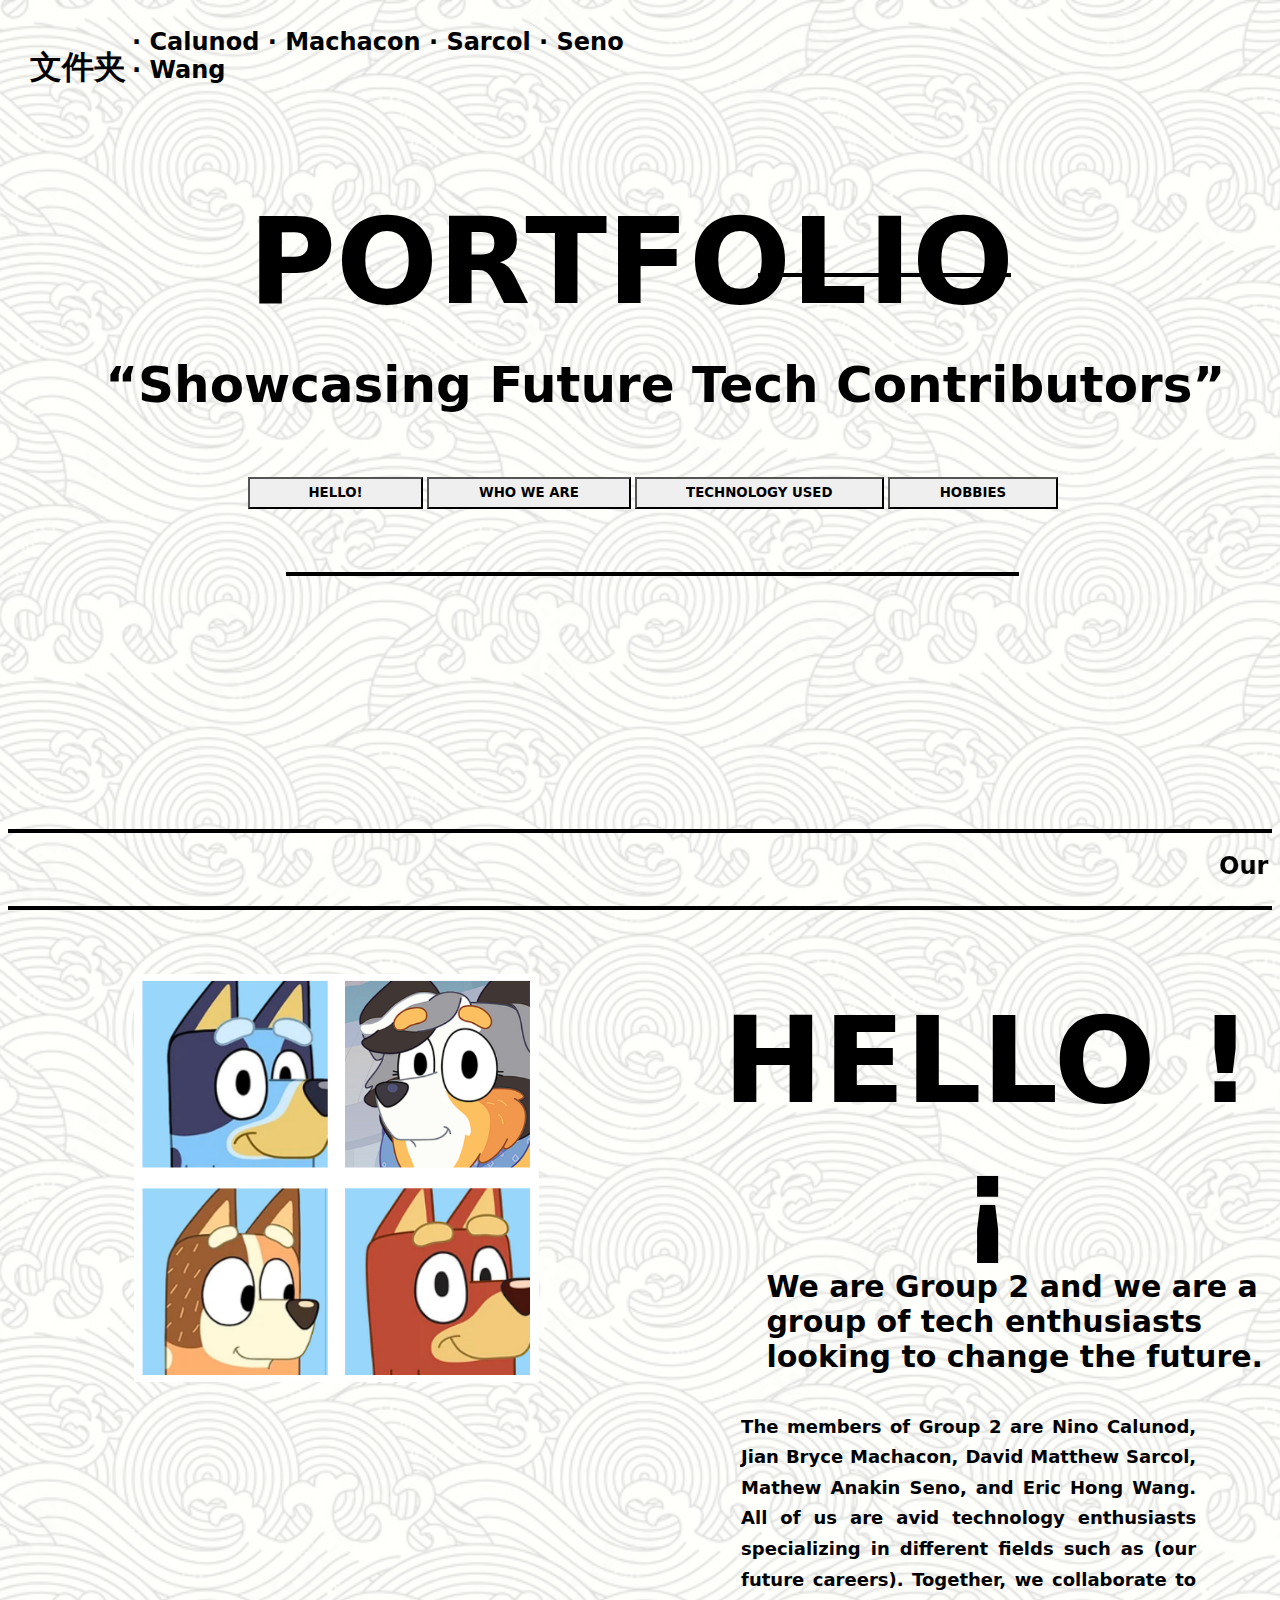
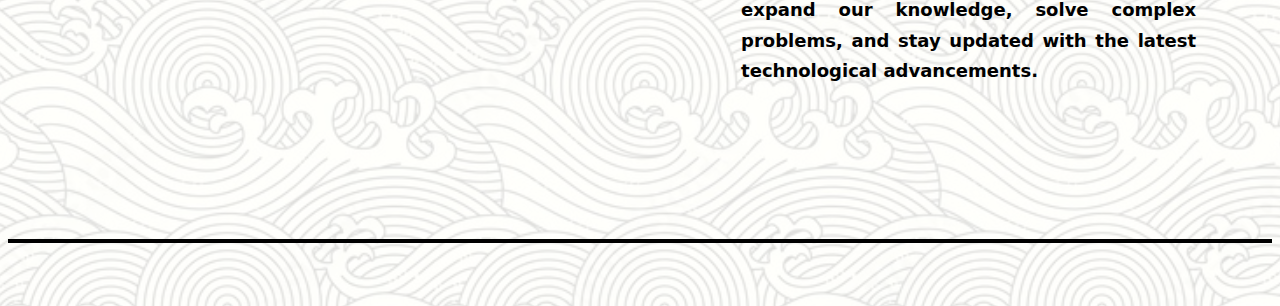
==== projectports2/index.html @ 4821fa05 "Add files via upload" ====
<!DOCTYPE html>

<html>
    <head>
        <link rel="stylesheet" href="styles.css">
    </head>
    <body>
        <h1 style = "width: 100px; display: inline-block;">文件夹</h1>
        <h2 style = "width: 500px; display: inline-block; margin-right: 50%;"> · Calunod · Machacon · Sarcol · Seno · Wang </h2>
        <h1 id = "title" style="width:40%; margin-right: 0%; display: inline-block">PORTFOLIO</h1>
        
        <hr style = "width: 20%; margin-left: 0%; margin-right: 0%; margin-bottom: 2%; display: inline-block; ">

        <h1 id = "undertitle" style = "margin-bottom: 5%; ">“Showcasing Future Tech Contributors”</h1>
        
       

        <div class = "buttonRow" style = "">
            <button onclick="myFunction()" id = "button">&nbsp;&nbsp;HELLO!&nbsp;&nbsp;</button>
            <button onclick="myFunction()" id = "button">WHO WE ARE</button>
            <button onclick="myFunction()" id = "button">TECHNOLOGY USED</button>
            <button onclick="myFunction()" id = "button">HOBBIES</button>
        </div>

        <hr style = "margin-bottom: 20%; margin-left: 22%; margin-top:5%; width:58%">
        
        <hr><h2><marquee>Our Future Careers</marquee></h2><hr  style = "margin-bottom: 5%;">

        <img src = "images/placeholderPicture.png" alt = "just 5 dawgs" id = "teampicture">
        <h1 id = "title" style = "margin-left: 55%;">HELLO !¡</h1>
        <h2 id = "undertitle2" style = "">We are Group 2 and we are a group of tech enthusiasts looking to change the future. </h2>
        
        <h3 id = "desc">The members of Group 2 are Nino Calunod, Jian Bryce Machacon, David Matthew Sarcol, Mathew Anakin Seno, and Eric Hong Wang. All of us are avid technology 
            enthusiasts specializing in different fields such as (our future careers). Together, we collaborate to expand our knowledge, solve complex problems, 
            and stay updated with the latest technological advancements.</h3>
        <hr style = "margin-bottom: 5%;">





    </body>
</html>
---- projectports2/styles.css ----
body {
    background-color: wheat;
    background-image: url(images/backgroundJapanese2.PNG);
    background-color: rgba(255,255,255,0.7);
    background-blend-mode: lighten;
  }

  h1 {
    text-align: center;
    color: black;
    margin-left: 20px;
    font-family: system-ui, -apple-system, BlinkMacSystemFont, 'Segoe UI', Roboto, Oxygen, Ubuntu, Cantarell, 'Open Sans', 'Helvetica Neue', sans-serif;
  }
  h2 {
    color: black;
    font-family: system-ui, -apple-system, BlinkMacSystemFont, 'Segoe UI', Roboto, Oxygen, Ubuntu, Cantarell, 'Open Sans', 'Helvetica Neue', sans-serif;
  }
  h3 {
    color: black;
    font-family: system-ui, -apple-system, BlinkMacSystemFont, 'Segoe UI', Roboto, Oxygen, Ubuntu, Cantarell, 'Open Sans', 'Helvetica Neue', sans-serif;
  }
  hr{
    height:4px;
    border-width:0;
    background-color:black;
  }

  #title{
    font-size:120px;
    margin-bottom: 0%;
    margin-left: 19%;
    }

  #button{
    padding-inline: 4%;
    padding-bottom: 0.5%;
    padding-top: 0.5%;
    font-family: system-ui, -apple-system, BlinkMacSystemFont, 'Segoe UI', Roboto, Oxygen, Ubuntu, Cantarell, 'Open Sans', 'Helvetica Neue', sans-serif;
    font-weight: bold;
    border-width: 2px;
  }

  #undertitle{
    font-size:50px;
    margin-left: 4%;
    margin-top: 2%;
  }
  #undertitle2{
    font-size:30px;
    width: 40%; 
    margin-left: 60%; 
    margin-bottom: 3%; 
    margin-top: 0%;
    letter-spacing: 20%;
  }
  #teampicture{
    width: 32%;
    margin-left: 10%; 
    margin-top: 0%; 
    float: left; 
    display:inline-block;
  }
  #desc{
    font-size:18px;
    width: 36%; 
    text-align: justify;
    line-height: 170%;
    margin-left: 58%; 
    margin-bottom: 12%; 
    margin-top: 0%;
  }
  .buttonRow { 
    margin-left: 2%;
    text-align: center;
    
  }
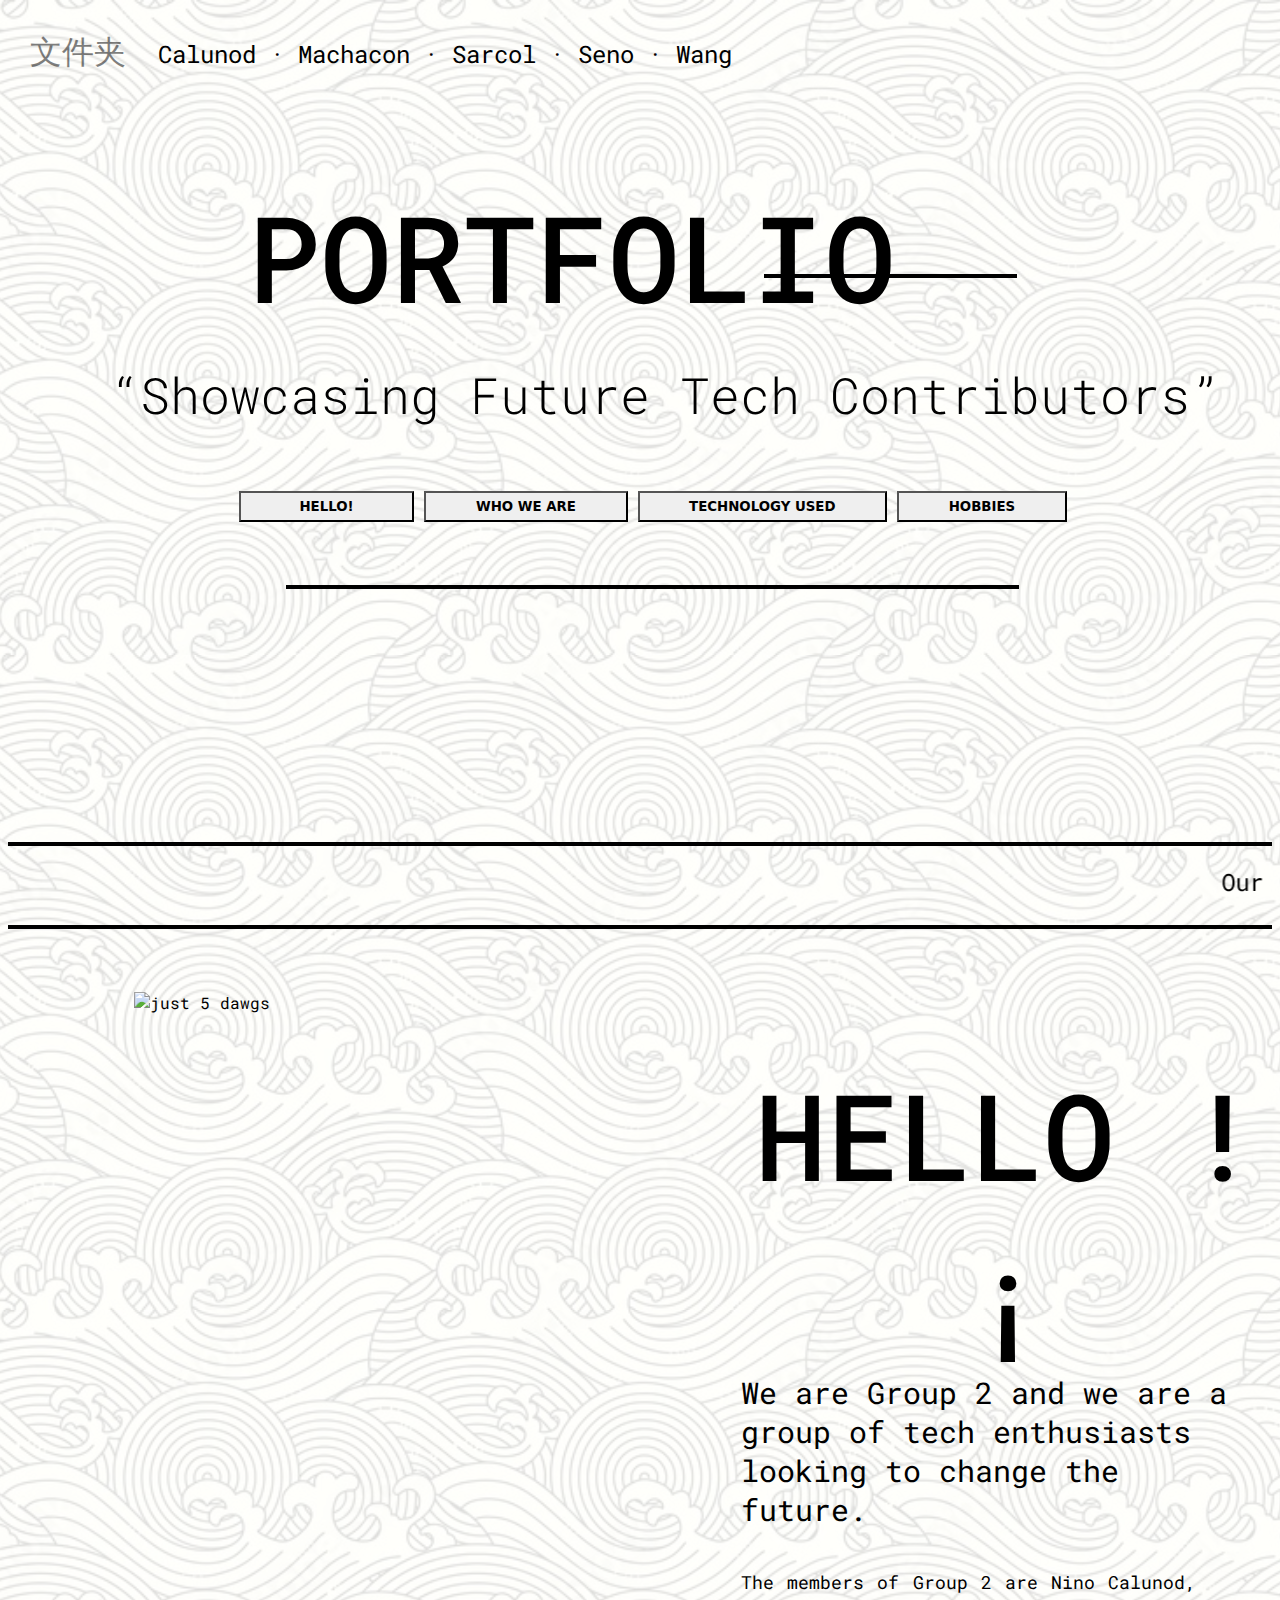
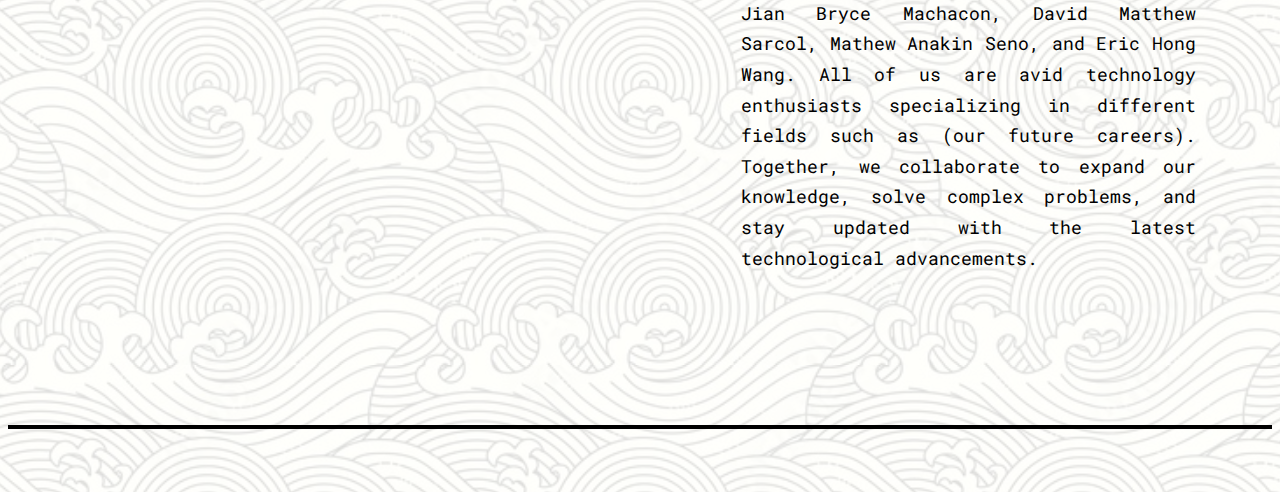
==== commit 088e219f: "font weights, font, space changing" ====
--- a/projectports2/index.html
+++ b/projectports2/index.html
@@ -3,15 +3,18 @@
 <html>
     <head>
         <link rel="stylesheet" href="styles.css">
+        <link rel="preconnect" href="https://fonts.googleapis.com">
+        <link rel="preconnect" href="https://fonts.gstatic.com" crossorigin>
+        <link href="https://fonts.googleapis.com/css2?family=Roboto+Mono:ital,wght@0,100..700;1,100..700&display=swap" rel="stylesheet">
     </head>
     <body>
-        <h1 style = "width: 100px; display: inline-block;">文件夹</h1>
-        <h2 style = "width: 500px; display: inline-block; margin-right: 50%;"> · Calunod · Machacon · Sarcol · Seno · Wang </h2>
+        <h1 style = "width: 100px; display: inline-block; font-weight: 300; opacity: 50%;">文件夹</h1>
+        <h2 style = "width: 700px; display: inline-block; margin-right: 25%;"> Calunod · Machacon · Sarcol · Seno · Wang </h2>
         <h1 id = "title" style="width:40%; margin-right: 0%; display: inline-block">PORTFOLIO</h1>
         
         <hr style = "width: 20%; margin-left: 0%; margin-right: 0%; margin-bottom: 2%; display: inline-block; ">
 
-        <h1 id = "undertitle" style = "margin-bottom: 5%; ">“Showcasing Future Tech Contributors”</h1>
+        <h1 id = "undertitle" style = "margin-bottom: 5%; font-weight: 300;">“Showcasing Future Tech Contributors”</h1>
         
        
 
@@ -26,11 +29,11 @@
         
         <hr><h2><marquee>Our Future Careers</marquee></h2><hr  style = "margin-bottom: 5%;">
 
-        <img src = "images/placeholderPicture.png" alt = "just 5 dawgs" id = "teampicture">
-        <h1 id = "title" style = "margin-left: 55%;">HELLO !¡</h1>
+        <img src = "images/team.gif" alt = "just 5 dawgs" id = "teampicture">
+        <h1 id = "title" style = "margin-left: 58%; margin-top: 10%;">HELLO !¡</h1>
         <h2 id = "undertitle2" style = "">We are Group 2 and we are a group of tech enthusiasts looking to change the future. </h2>
         
-        <h3 id = "desc">The members of Group 2 are Nino Calunod, Jian Bryce Machacon, David Matthew Sarcol, Mathew Anakin Seno, and Eric Hong Wang. All of us are avid technology 
+        <h3 id = "desc" style = "font-weight: 400;">The members of Group 2 are Nino Calunod, Jian Bryce Machacon, David Matthew Sarcol, Mathew Anakin Seno, and Eric Hong Wang. All of us are avid technology 
             enthusiasts specializing in different fields such as (our future careers). Together, we collaborate to expand our knowledge, solve complex problems, 
             and stay updated with the latest technological advancements.</h3>
         <hr style = "margin-bottom: 5%;">
--- a/projectports2/styles.css
+++ b/projectports2/styles.css
@@ -1,27 +1,25 @@
-  
-  
-  
-  
   body {
     background-color: wheat;
     background-image: url(images/backgroundJapanese2.PNG);
     background-color: rgba(255,255,255,0.7);
     background-blend-mode: lighten;
+    font-family: "Roboto Mono", sans-serif;
   }
 
   h1 {
     text-align: center;
     color: black;
     margin-left: 20px;
-    font-family: system-ui, -apple-system, BlinkMacSystemFont, 'Segoe UI', Roboto, Oxygen, Ubuntu, Cantarell, 'Open Sans', 'Helvetica Neue', sans-serif;
+    font-weight: 500;
   }
   h2 {
     color: black;
-    font-family: system-ui, -apple-system, BlinkMacSystemFont, 'Segoe UI', Roboto, Oxygen, Ubuntu, Cantarell, 'Open Sans', 'Helvetica Neue', sans-serif;
+    margin-left: 20px;
+    font-weight: 400;
   }
   h3 {
     color: black;
-    font-family: system-ui, -apple-system, BlinkMacSystemFont, 'Segoe UI', Roboto, Oxygen, Ubuntu, Cantarell, 'Open Sans', 'Helvetica Neue', sans-serif;
+    
   }
   hr{
     height:4px;
@@ -52,13 +50,13 @@
   #undertitle2{
     font-size:30px;
     width: 40%; 
-    margin-left: 60%; 
+    margin-left: 58%; 
     margin-bottom: 3%; 
     margin-top: 0%;
     letter-spacing: 20%;
   }
   #teampicture{
-    width: 32%;
+    width: 40%;
     margin-left: 10%; 
     margin-top: 0%; 
     float: left; 
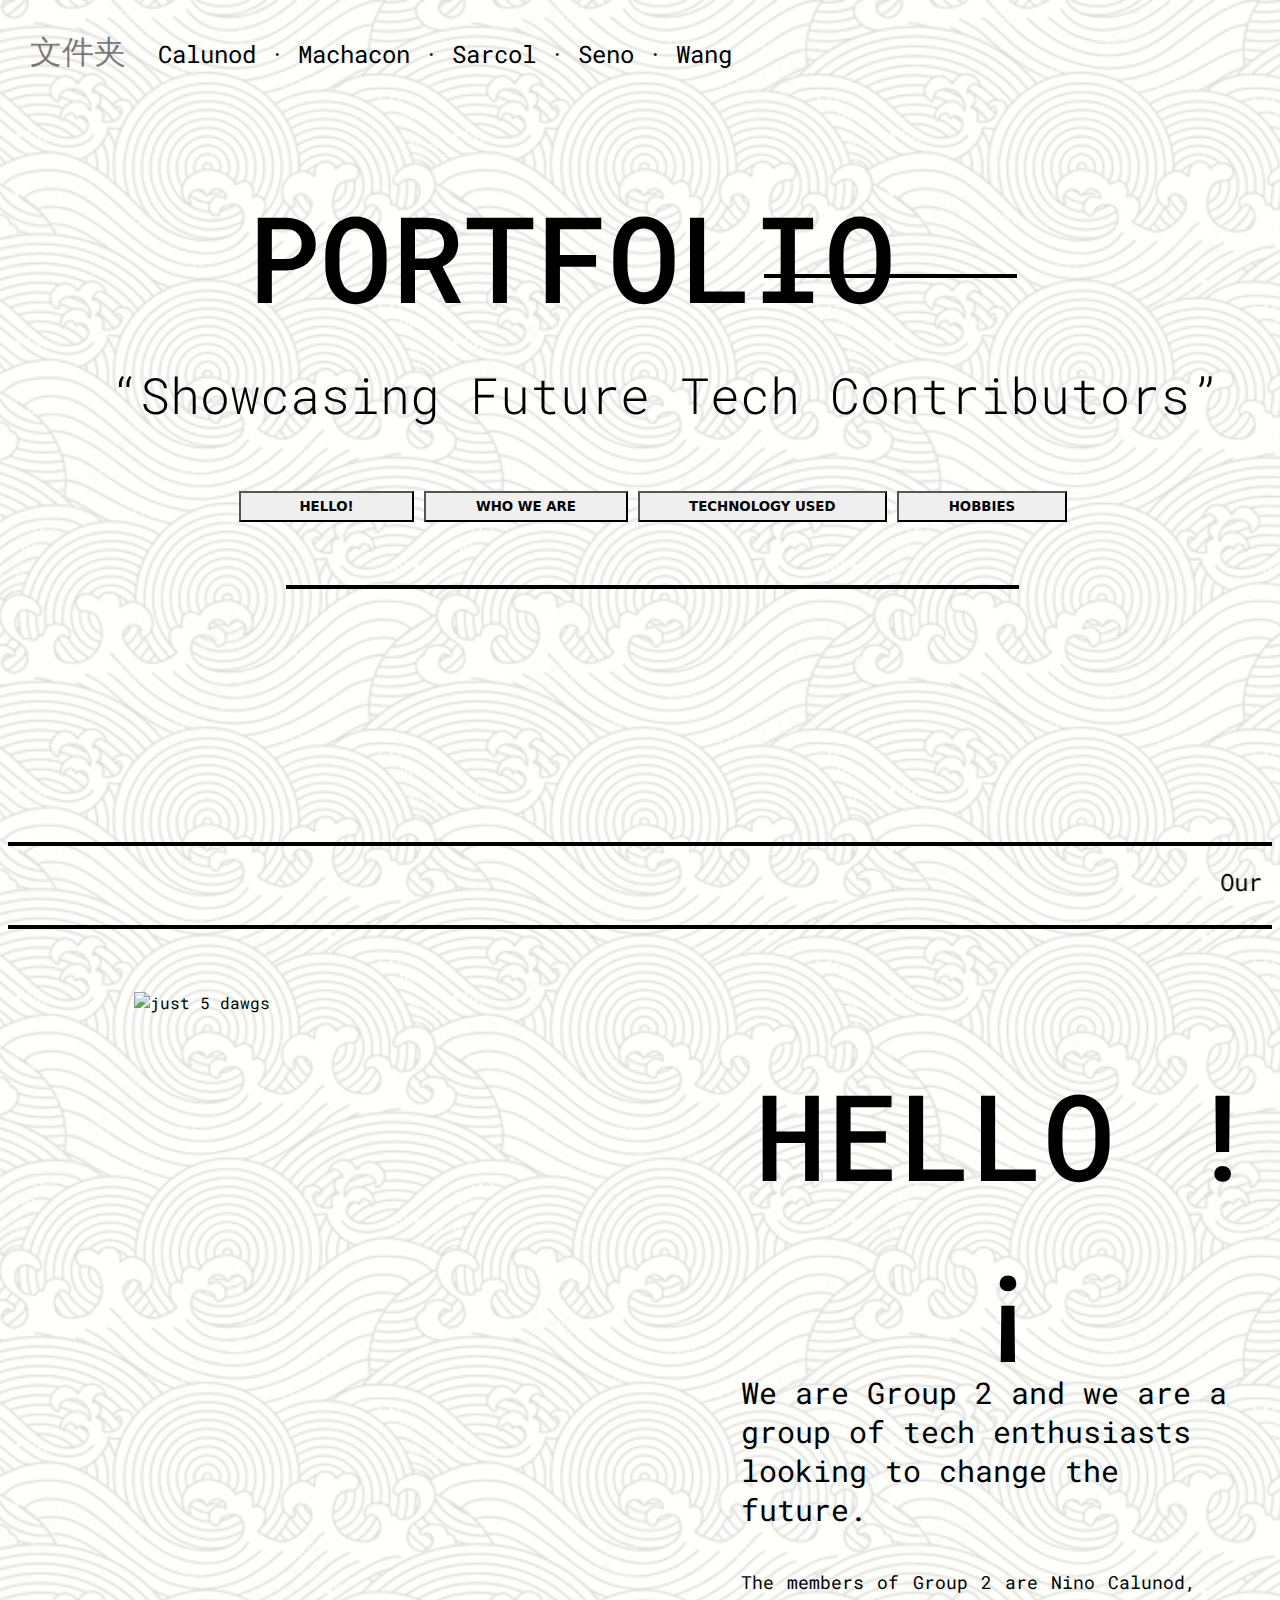
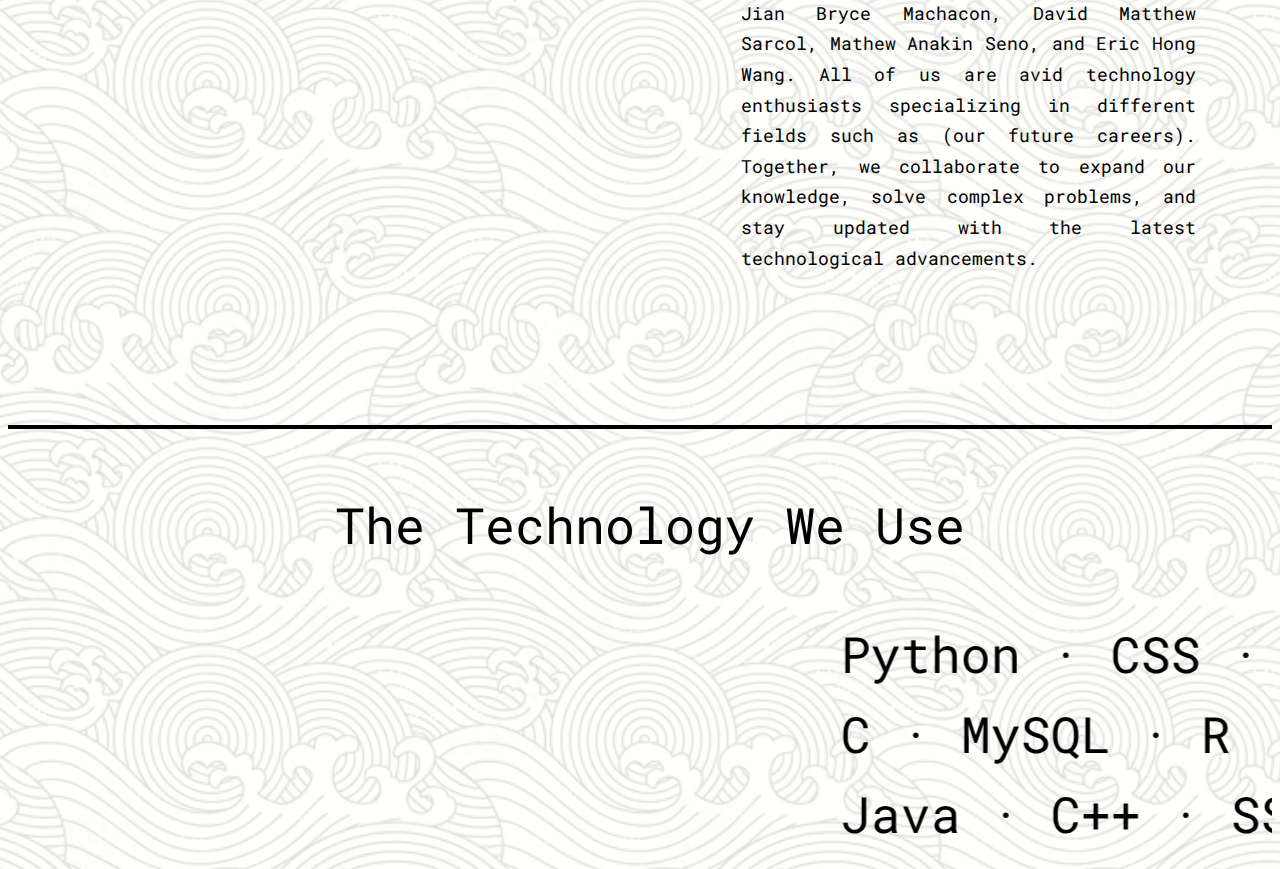
==== commit 534e4ffc: "tech marqee" ====
--- a/projectports2/index.html
+++ b/projectports2/index.html
@@ -38,6 +38,13 @@
             and stay updated with the latest technological advancements.</h3>
         <hr style = "margin-bottom: 5%;">
 
+        <h2 style="font-size: 50px;text-align: center;">The Technology We Use</h1>
+        <div class="tech">
+        <marquee behavior="scroll" direction="left" scrollamount="50">Python · CSS · HTML</marquee>
+        <marquee behavior="scroll" direction="left" scrollamount="50">C · MySQL · R</marquee>
+        <marquee behavior="scroll" direction="left" scrollamount="50">Java · C++ · SSH</marquee>
+        </div>
+
 
 
 
--- a/projectports2/styles.css
+++ b/projectports2/styles.css
@@ -75,4 +75,9 @@
     margin-left: 2%;
     text-align: center;
     
+  }
+
+  .tech{
+    font-size: 50px;
+    margin-top: 5%;
   }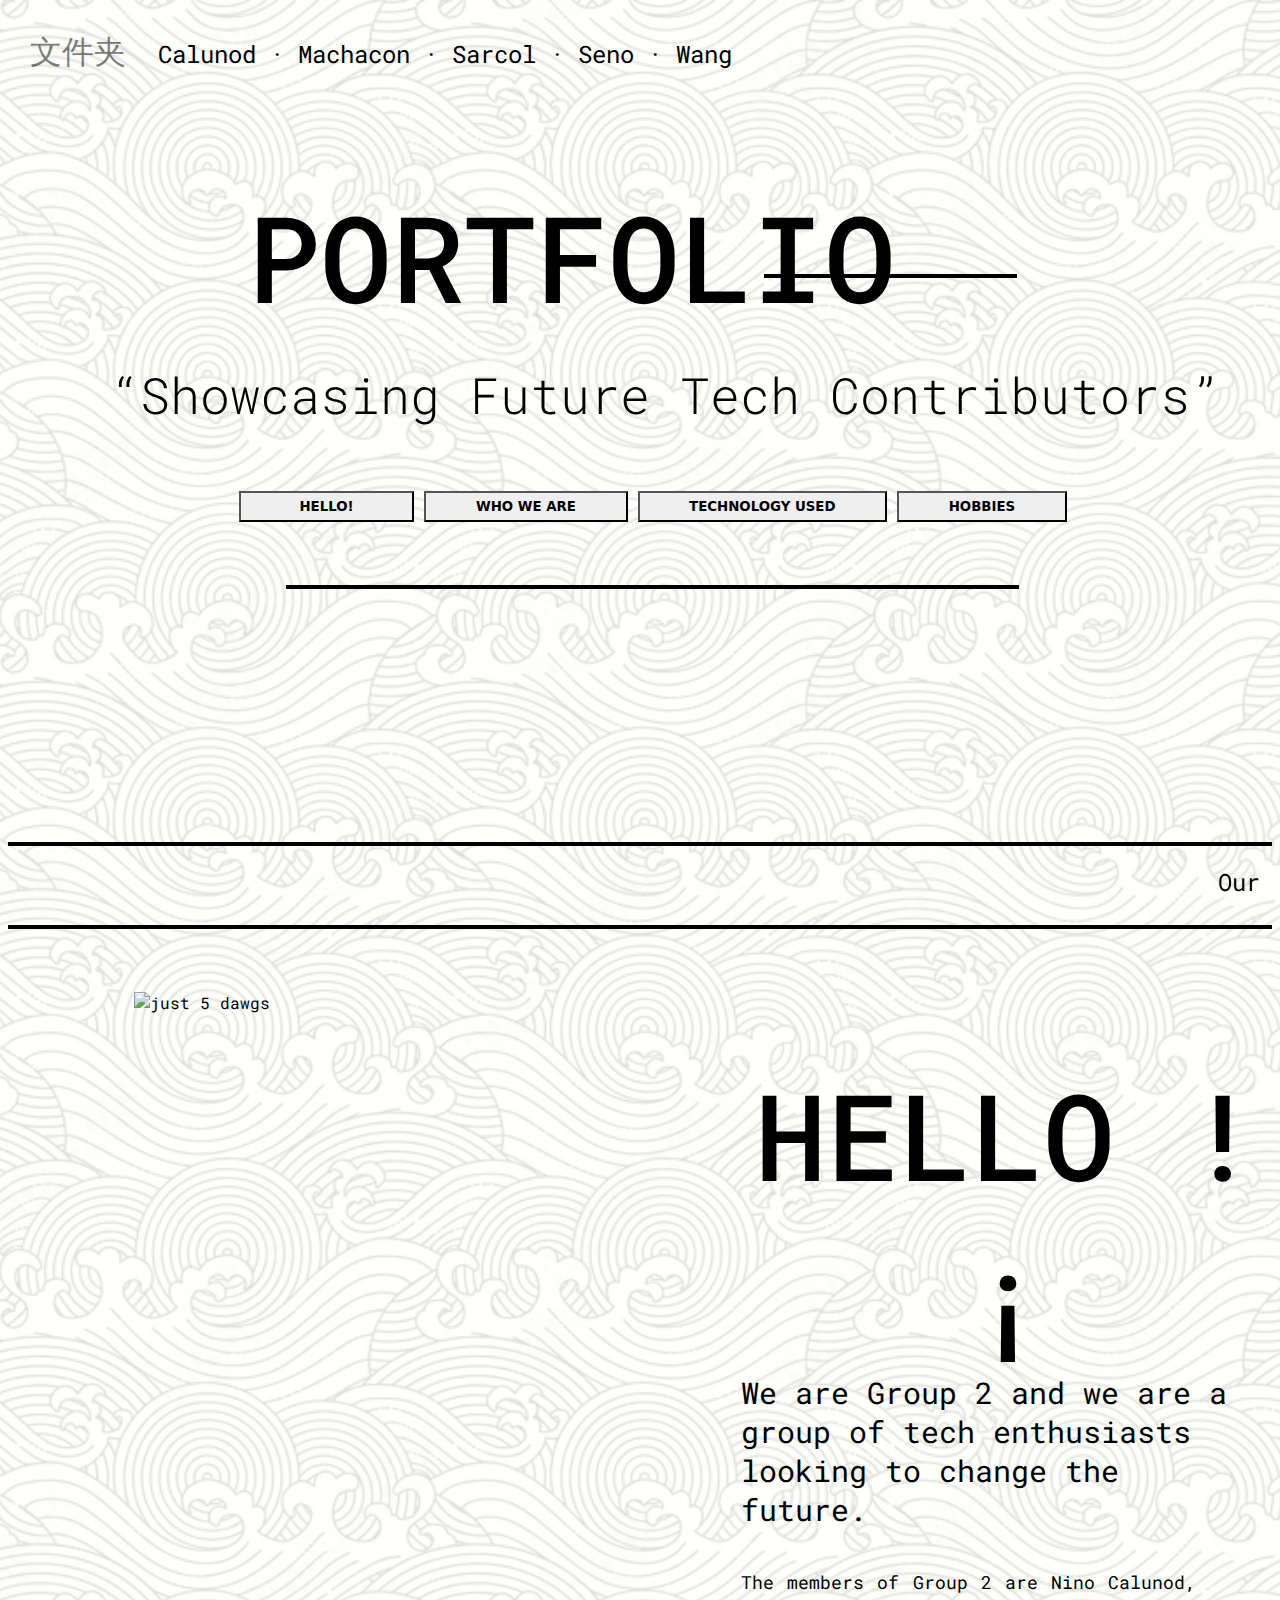
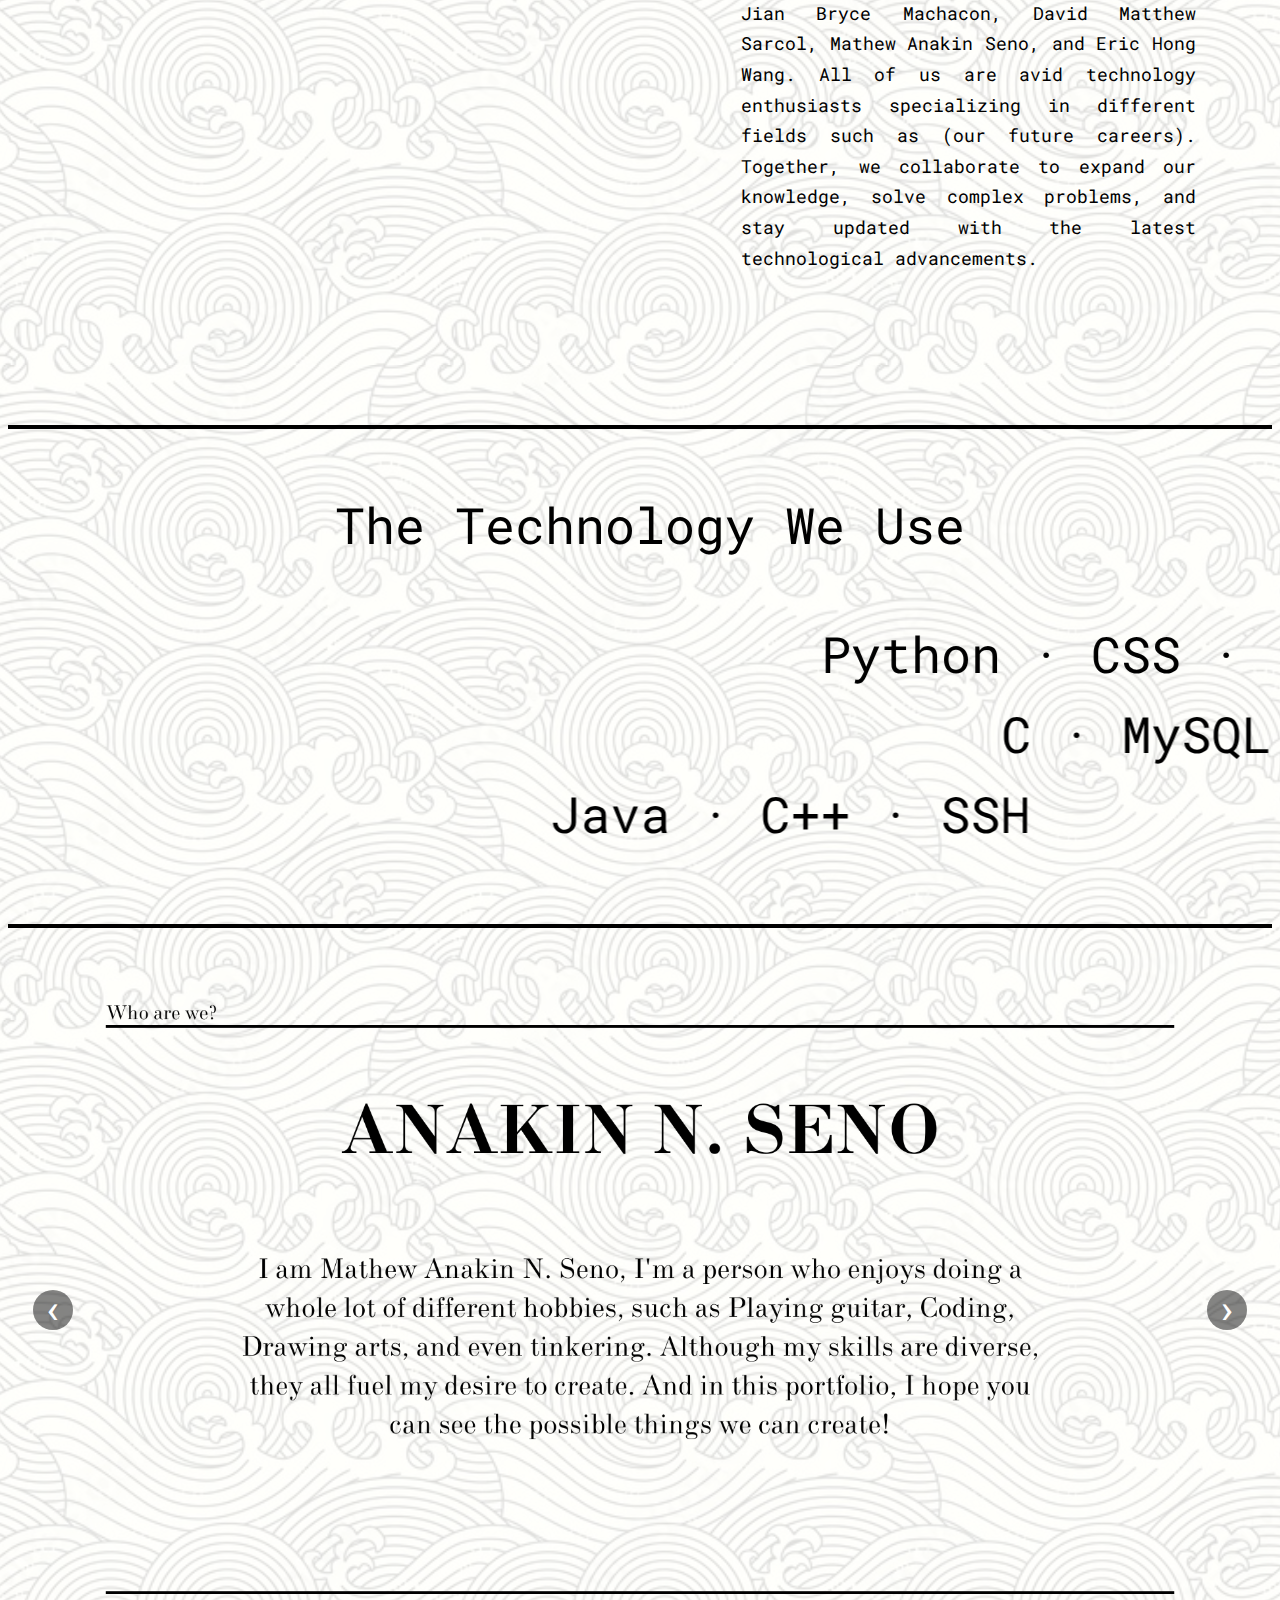
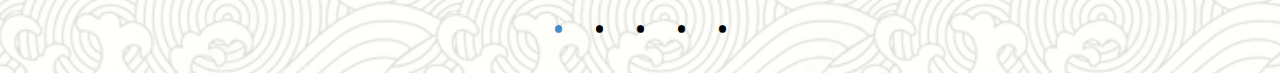
==== commit f3236962: "carousel because why not coconut" ====
--- a/projectports2/index.html
+++ b/projectports2/index.html
@@ -41,13 +41,72 @@
         <h2 style="font-size: 50px;text-align: center;">The Technology We Use</h1>
         <div class="tech">
         <marquee behavior="scroll" direction="left" scrollamount="50">Python · CSS · HTML</marquee>
-        <marquee behavior="scroll" direction="left" scrollamount="50">C · MySQL · R</marquee>
-        <marquee behavior="scroll" direction="left" scrollamount="50">Java · C++ · SSH</marquee>
+        <marquee behavior="scroll" direction="left" scrollamount="30">C · MySQL · R</marquee>
+        <marquee behavior="scroll" direction="left" scrollamount="80">Java · C++ · SSH</marquee>
         </div>
 
+        <hr style = "margin-top: 5%;">
 
-
-
-
+        <div class="carousel">
+            <div class="carousel-inner">
+                <input class="carousel-open" type="radio" id="carousel-1" name="carousel" aria-hidden="true" hidden="" checked="checked">
+                <div class="carousel-item">
+                    <img src="images/biography/1.png">
+                </div>
+                <input class="carousel-open" type="radio" id="carousel-2" name="carousel" aria-hidden="true" hidden="">
+                <div class="carousel-item">
+                    <img src="images/biography/2.png">
+                </div>
+                <input class="carousel-open" type="radio" id="carousel-3" name="carousel" aria-hidden="true" hidden="">
+                <div class="carousel-item">
+                    <img src="images/biography/3.png">
+                </div>
+                <input class="carousel-open" type="radio" id="carousel-4" name="carousel" aria-hidden="true" hidden="">
+                <div class="carousel-item">
+                    <img src="images/biography/4.png">
+                </div>
+                <input class="carousel-open" type="radio" id="carousel-5" name="carousel" aria-hidden="true" hidden="">
+                <div class="carousel-item">
+                    <img src="images/biography/5.png">
+                </div>
+                <label for="carousel-5" class="carousel-control prev control-1">‹</label>
+                <label for="carousel-4" class="carousel-control next control-1">›</label>
+                <label for="carousel-5" class="carousel-control prev control-1">‹</label>
+                <label for="carousel-2" class="carousel-control next control-1">›</label>
+                <label for="carousel-5" class="carousel-control prev control-2">‹</label>
+                <label for="carousel-4" class="carousel-control next control-2">›</label>
+                <label for="carousel-1" class="carousel-control prev control-2">‹</label>
+                <label for="carousel-3" class="carousel-control next control-2">›</label>
+                <label for="carousel-5" class="carousel-control prev control-3">‹</label>
+                <label for="carousel-4" class="carousel-control next control-3">›</label>
+                <label for="carousel-2" class="carousel-control prev control-3">‹</label>
+                <label for="carousel-4" class="carousel-control next control-3">›</label>
+                <label for="carousel-5" class="carousel-control prev control-4">‹</label>
+                <label for="carousel-3" class="carousel-control next control-4">›</label>
+                <label for="carousel-3" class="carousel-control prev control-4">‹</label>
+                <label for="carousel-5" class="carousel-control next control-4">›</label>
+                <label for="carousel-4" class="carousel-control prev control-5">‹</label>
+                <label for="carousel-3" class="carousel-control next control-5">›</label>
+                <label for="carousel-4" class="carousel-control prev control-5">‹</label>
+                <label for="carousel-1" class="carousel-control next control-5">›</label>
+                <ol class="carousel-indicators">
+                    <li>
+                        <label for="carousel-1" class="carousel-bullet">•</label>
+                    </li>
+                    <li>
+                        <label for="carousel-2" class="carousel-bullet">•</label>
+                    </li>
+                    <li>
+                        <label for="carousel-3" class="carousel-bullet">•</label>
+                    </li>
+                    <li>
+                        <label for="carousel-4" class="carousel-bullet">•</label>
+                    </li>
+                    <li>
+                        <label for="carousel-5" class="carousel-bullet">•</label>
+                    </li>
+                </ol>
+            </div>
+        </div>
     </body>
 </html>--- a/projectports2/styles.css
+++ b/projectports2/styles.css
@@ -80,4 +80,110 @@
   .tech{
     font-size: 50px;
     margin-top: 5%;
-  }+  }
+
+  .carousel {
+    position: relative;
+    margin-top: 26px;
+}
+
+.carousel-inner {
+    position: relative;
+    overflow: hidden;
+    width: 100%;
+}
+
+.carousel-open:checked + .carousel-item {
+    position: static;
+    opacity: 100;
+}
+
+.carousel-item {
+    position: absolute;
+    opacity: 0;
+    -webkit-transition: opacity 0.6s ease-out;
+    transition: opacity 0.6s ease-out;
+}
+
+.carousel-item img {
+    display: block;
+    height: auto;
+    max-width: 100%;
+}
+
+.carousel-control {
+    background: rgba(0, 0, 0, 0.28);
+    border-radius: 50%;
+    color: #fff;
+    cursor: pointer;
+    display: none;
+    font-size: 40px;
+    height: 40px;
+    line-height: 35px;
+    position: absolute;
+    top: 50%;
+    -webkit-transform: translate(0, -50%);
+    cursor: pointer;
+    -ms-transform: translate(0, -50%);
+    transform: translate(0, -50%);
+    text-align: center;
+    width: 40px;
+    z-index: 10;
+}
+
+.carousel-control.prev {
+    left: 2%;
+}
+
+.carousel-control.next {
+    right: 2%;
+}
+
+.carousel-control:hover {
+    background: rgba(0, 0, 0, 0.8);
+    color: #aaaaaa;
+}
+
+#carousel-1:checked ~ .control-1,
+#carousel-2:checked ~ .control-2,
+#carousel-3:checked ~ .control-3,
+#carousel-4:checked ~ .control-4,
+#carousel-5:checked ~ .control-5 {
+    display: block;
+}
+
+.carousel-indicators {
+    list-style: none;
+    margin: 0;
+    padding: 0;
+    position: absolute;
+    bottom: 2%;
+    left: 0;
+    right: 0;
+    text-align: center;
+    z-index: 10;
+}
+
+.carousel-indicators li {
+    display: inline-block;
+    margin: 0 5px;
+}
+
+.carousel-bullet {
+    color: black;
+    cursor: pointer;
+    display: block;
+    font-size: 35px;
+}
+
+.carousel-bullet:hover {
+    color: #aaaaaa;
+}
+
+#carousel-1:checked ~ .control-1 ~ .carousel-indicators li:nth-child(1) .carousel-bullet,
+#carousel-2:checked ~ .control-2 ~ .carousel-indicators li:nth-child(2) .carousel-bullet,
+#carousel-3:checked ~ .control-3 ~ .carousel-indicators li:nth-child(3) .carousel-bullet,
+#carousel-4:checked ~ .control-4 ~ .carousel-indicators li:nth-child(4) .carousel-bullet,
+#carousel-5:checked ~ .control-5 ~ .carousel-indicators li:nth-child(5) .carousel-bullet {
+    color: #428bca;
+}
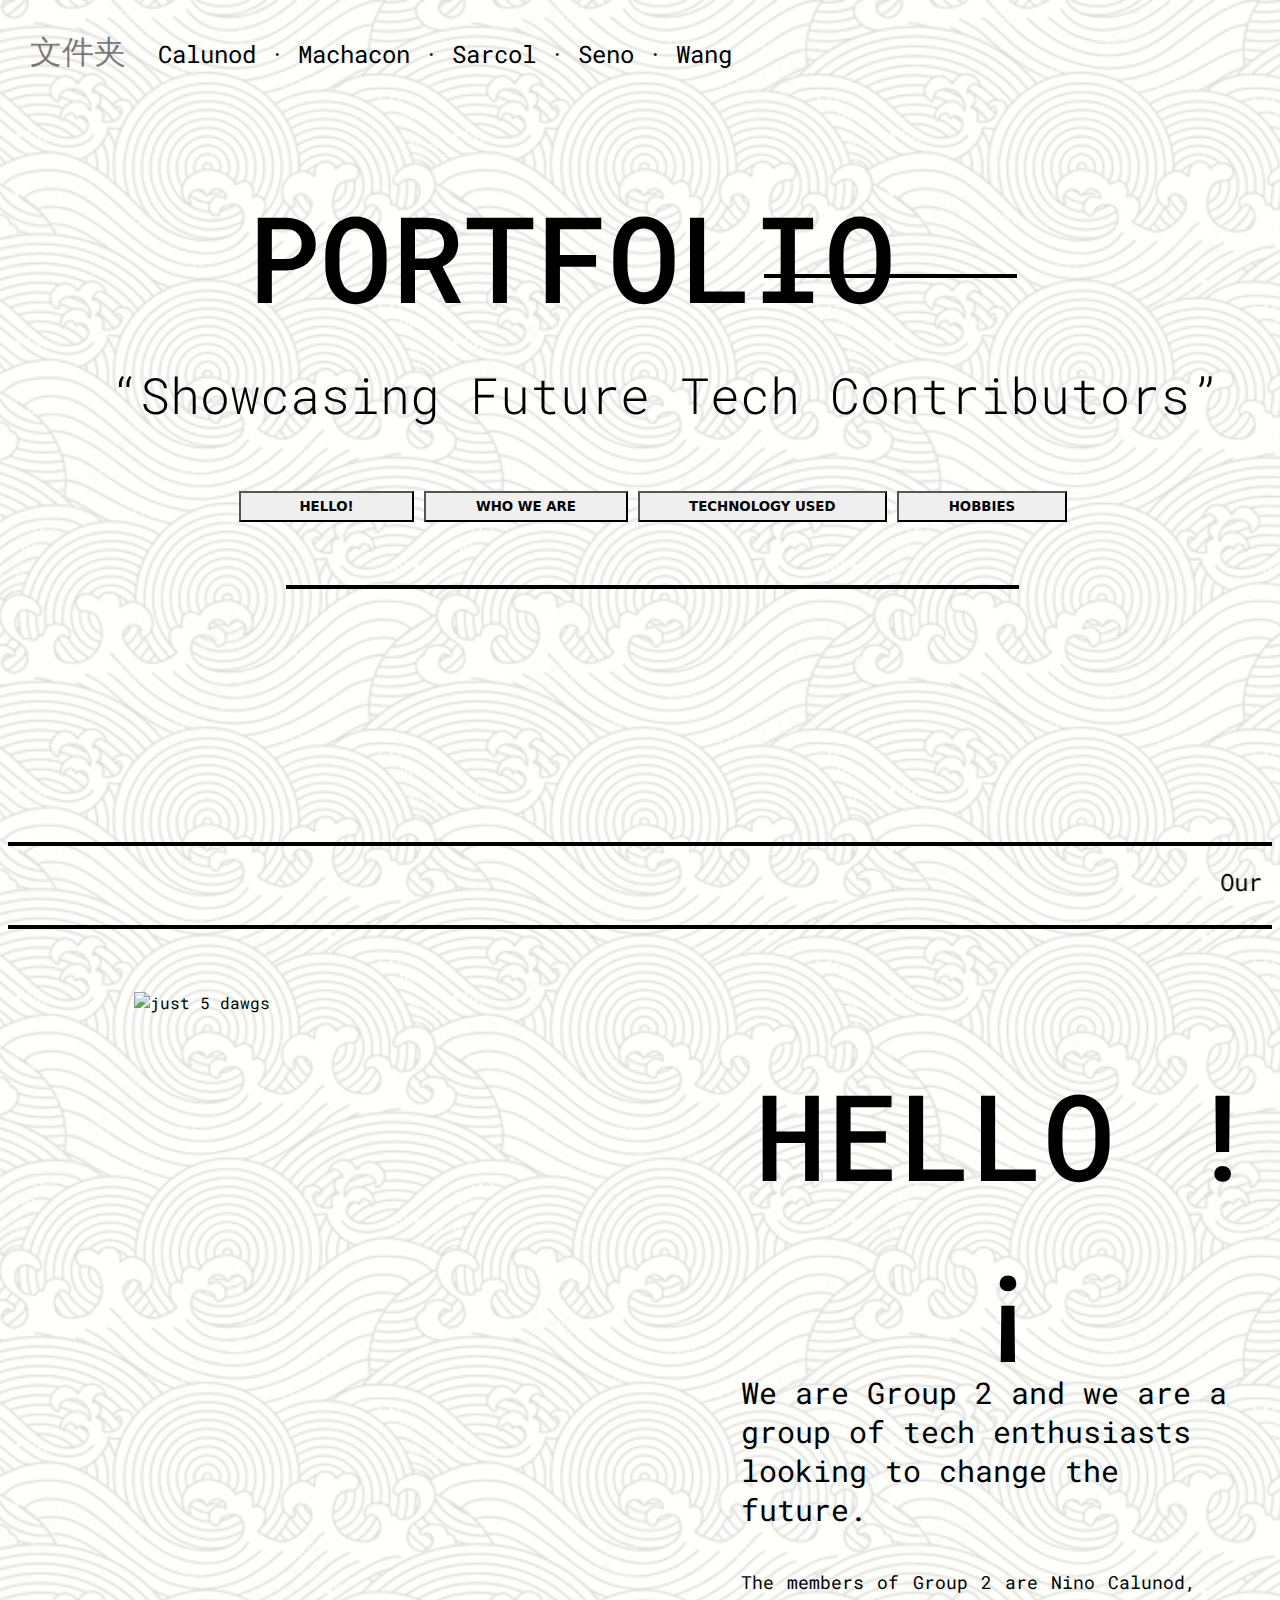
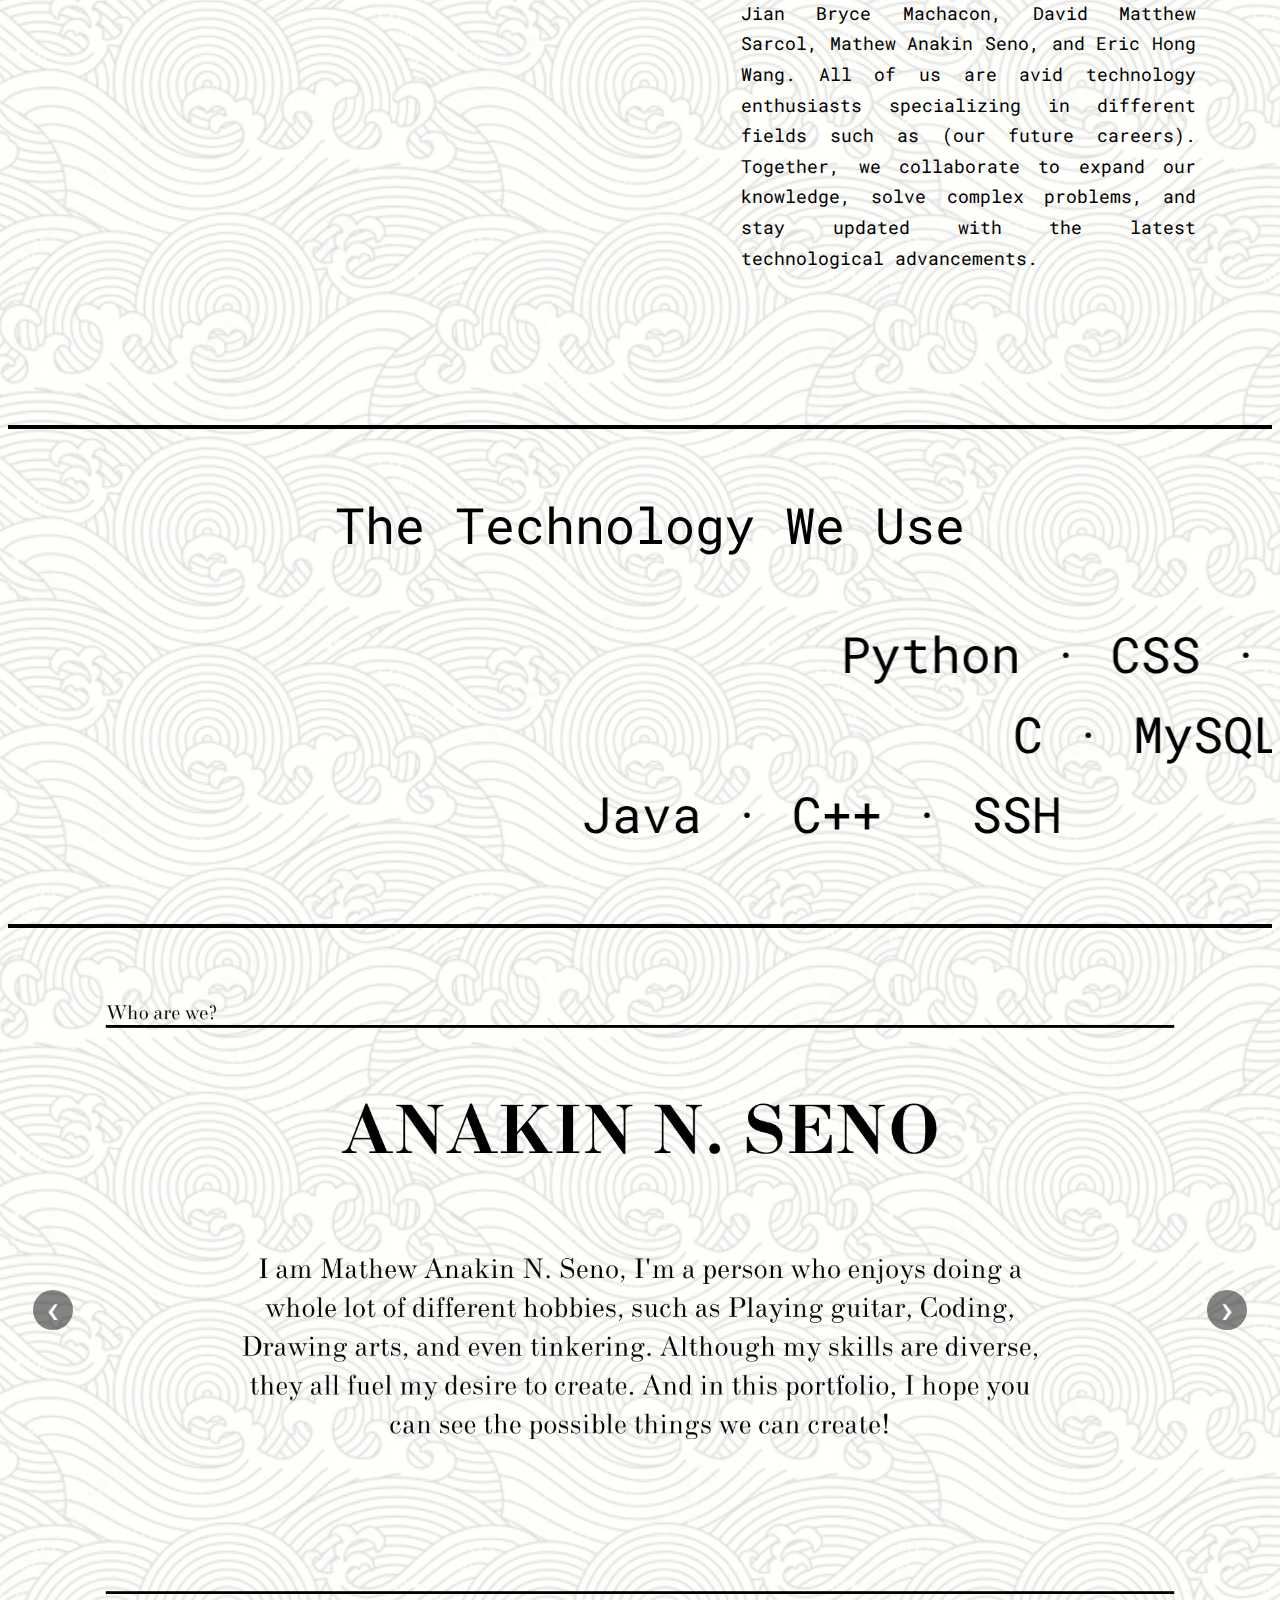
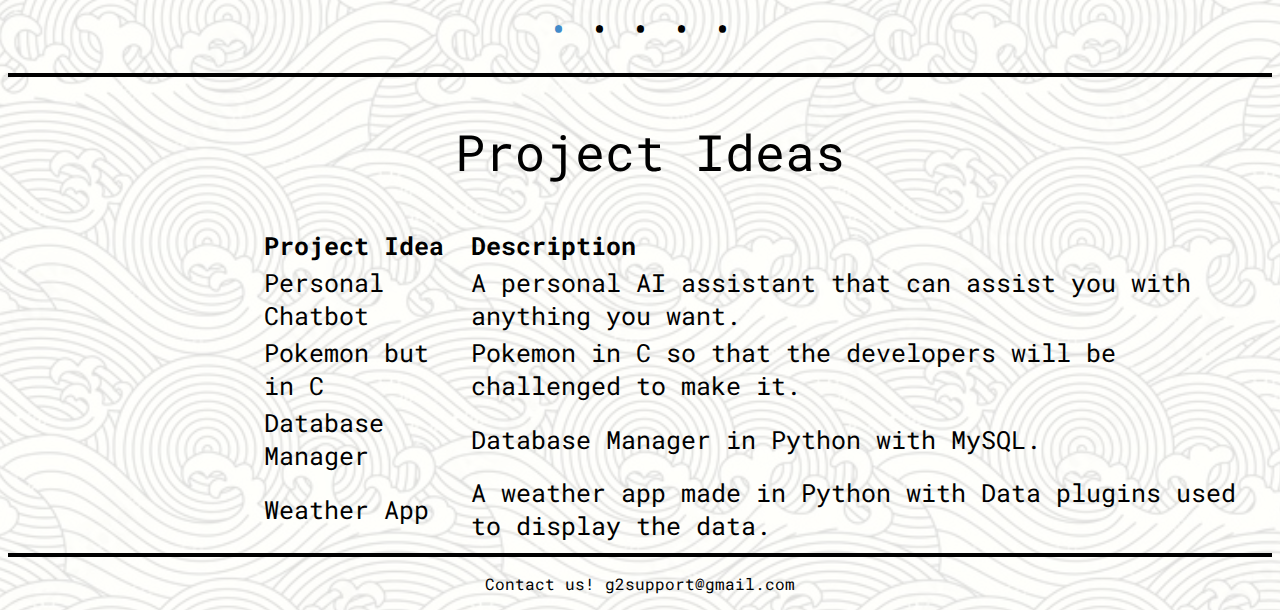
==== commit 4d107db2: "project ideas" ====
--- a/projectports2/index.html
+++ b/projectports2/index.html
@@ -108,5 +108,37 @@
                 </ol>
             </div>
         </div>
+
+        <hr>
+        <h2 style="text-align: center;font-size: 50px;">Project Ideas</h2>
+        <div class="tablee">
+        <table>
+            <tr>
+              <th>Project Idea</th>
+              <th>Description</th>
+            </tr>
+            <tr>
+              <td>Personal Chatbot</td>
+              <td>A personal AI assistant that can assist you with anything you want.</td>
+            </tr>
+            <tr>
+              <td>Pokemon but in C</td>
+              <td>Pokemon in C so that the developers will be challenged to make it.</td>
+            </tr>
+            <tr>
+                <td>Database Manager</td>
+                <td>Database Manager in Python with MySQL.</td>
+            </tr>
+            <tr>
+                <td>Weather App</td>
+                <td>A weather app made in Python with Data plugins used to display the data.</td>
+            </tr>
+          </table>
+        </div>
+        <hr>
+
+        <footer>
+            <p>Contact us! g2support@gmail.com</p>
+        </footer>
     </body>
 </html>--- a/projectports2/styles.css
+++ b/projectports2/styles.css
@@ -187,3 +187,18 @@
 #carousel-5:checked ~ .control-5 ~ .carousel-indicators li:nth-child(5) .carousel-bullet {
     color: #428bca;
 }
+
+.tablee{
+  text-align: left;
+  margin-left: 20%;
+  font-size: 25px;
+
+}
+
+table{
+  width: 100%;
+}
+
+footer{
+  text-align: center;
+}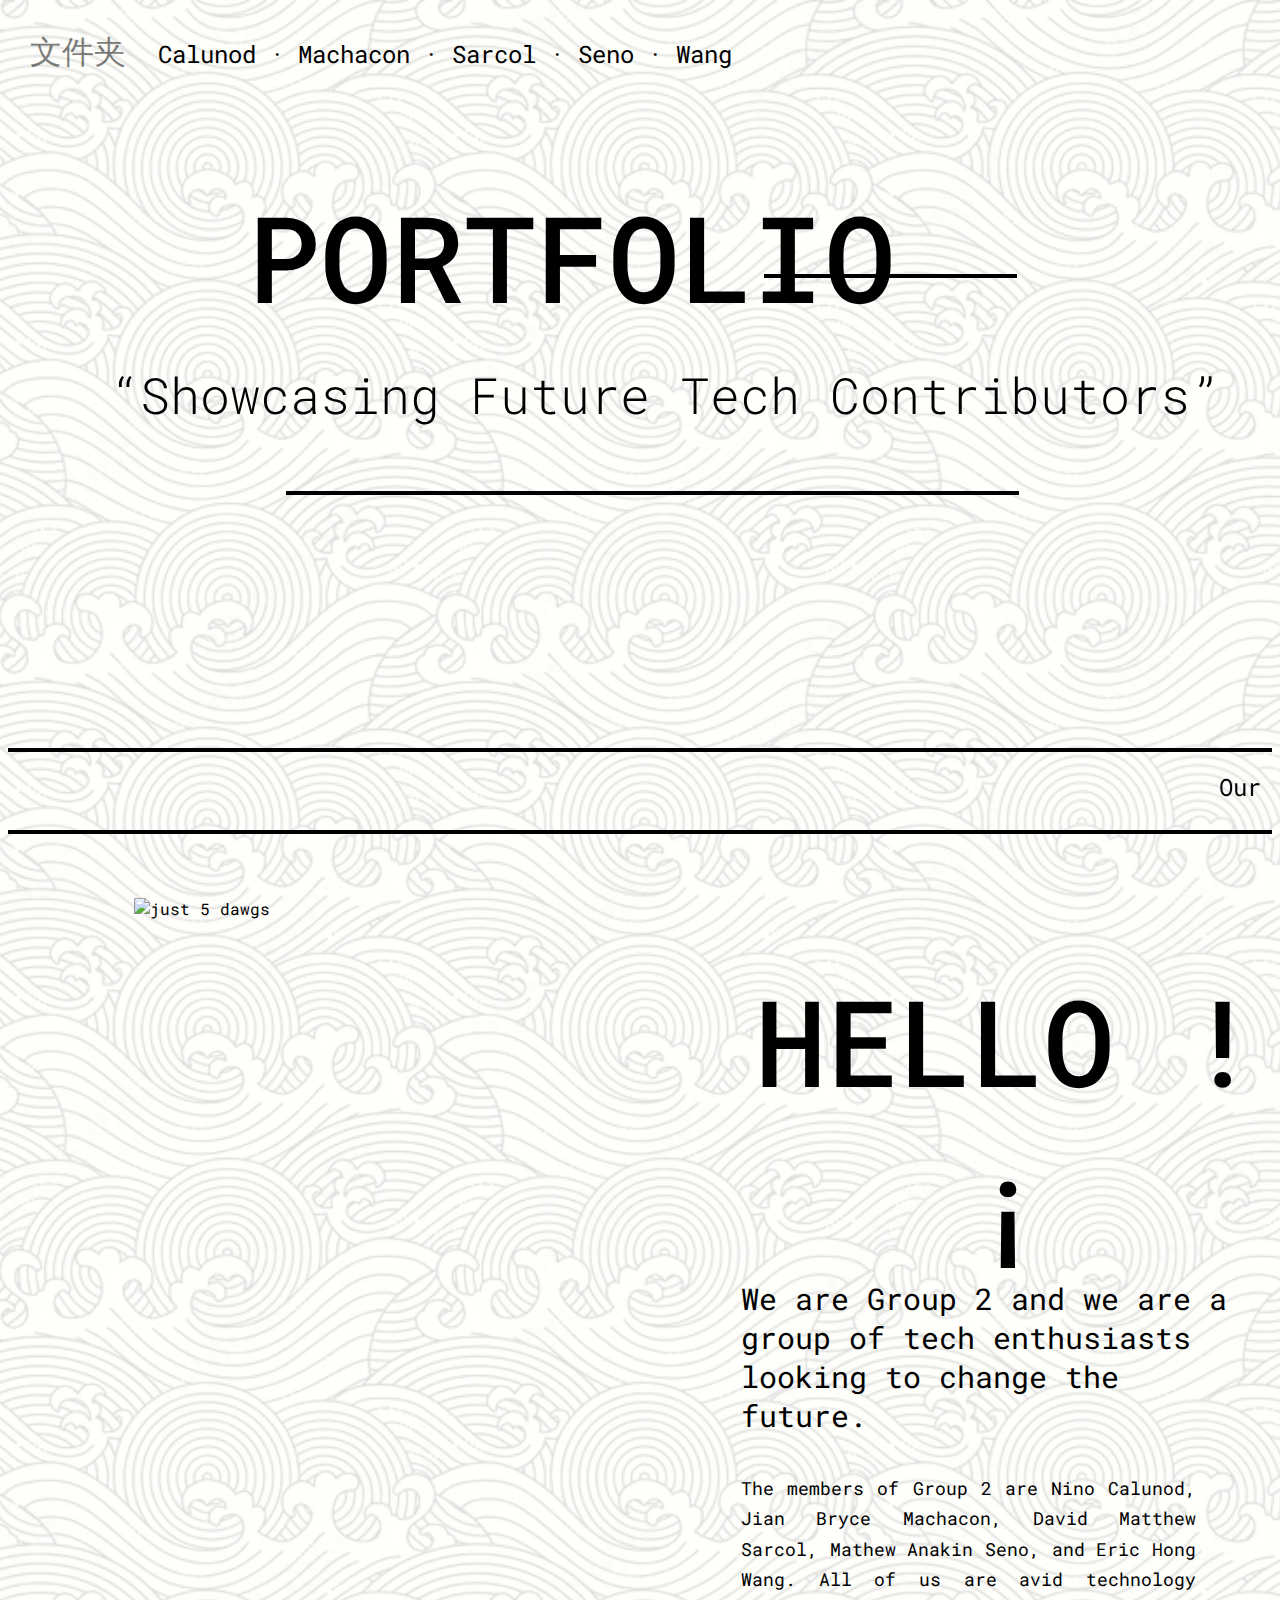
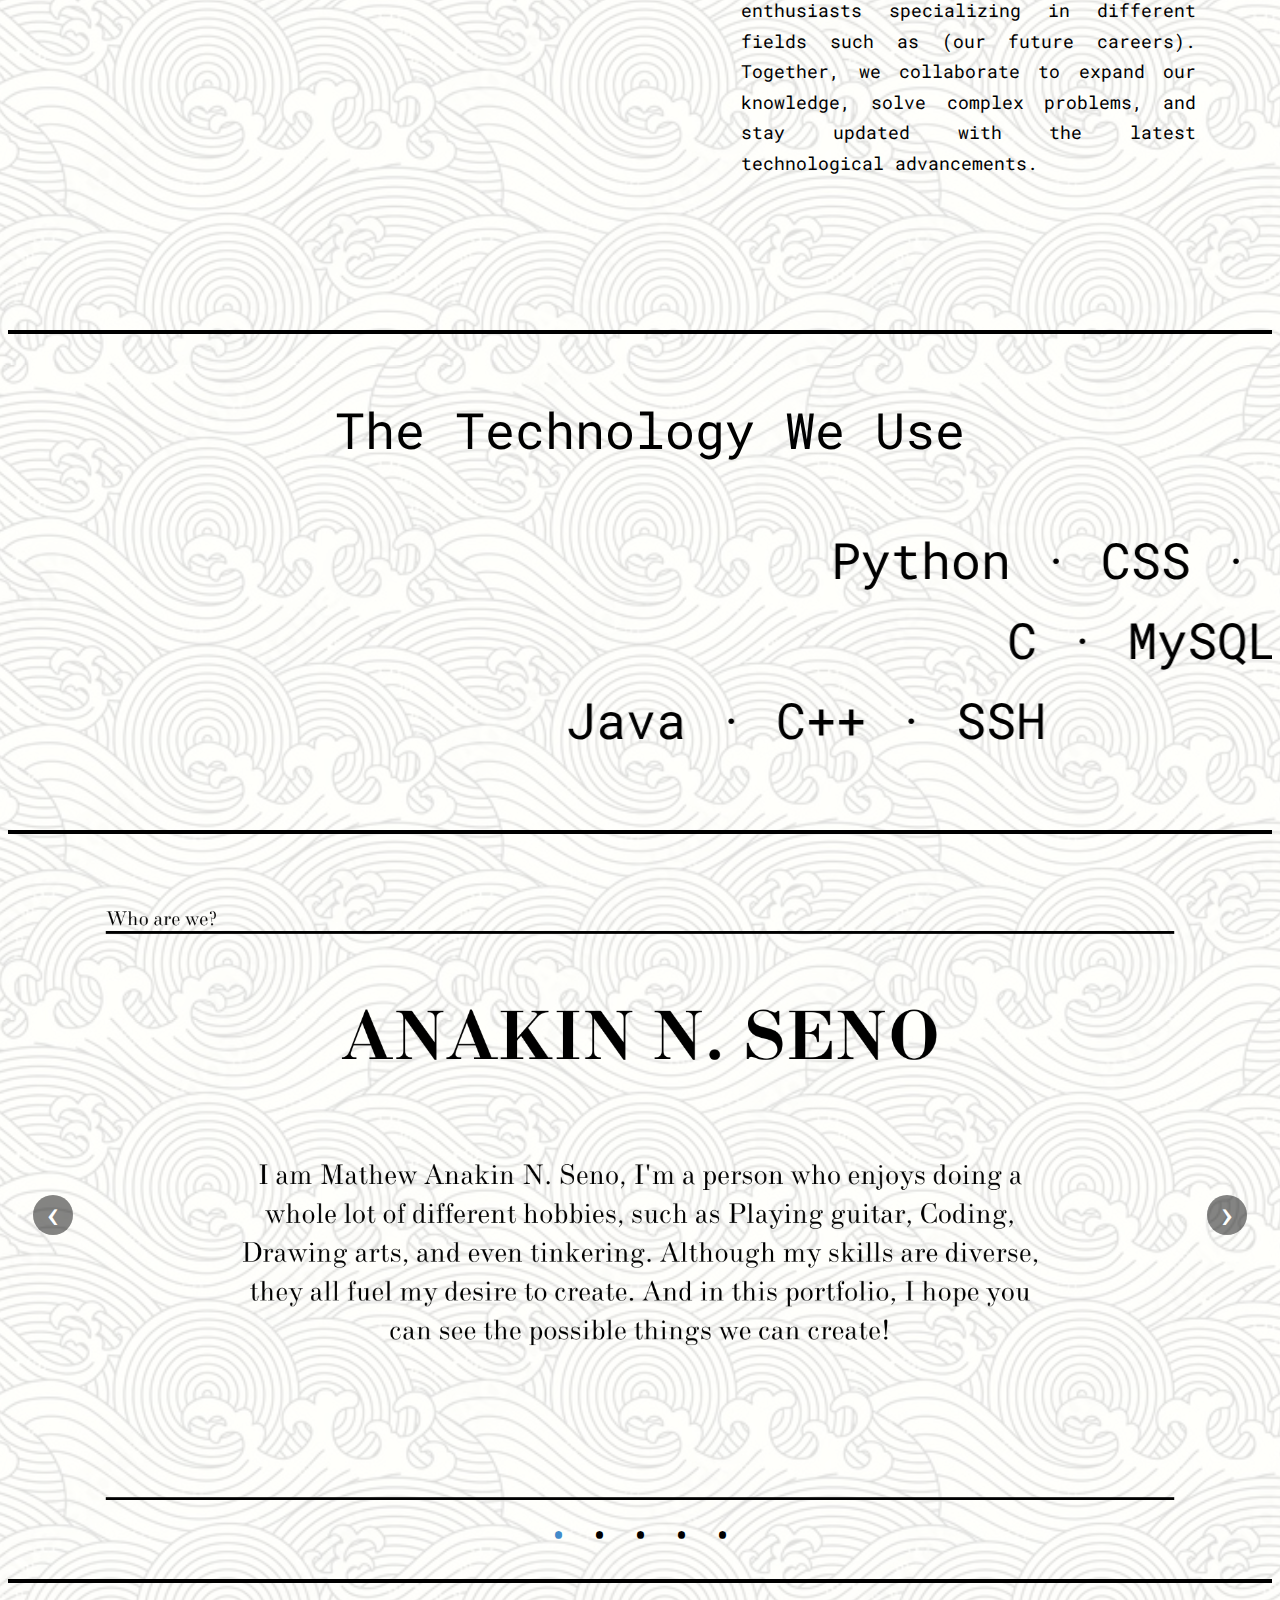
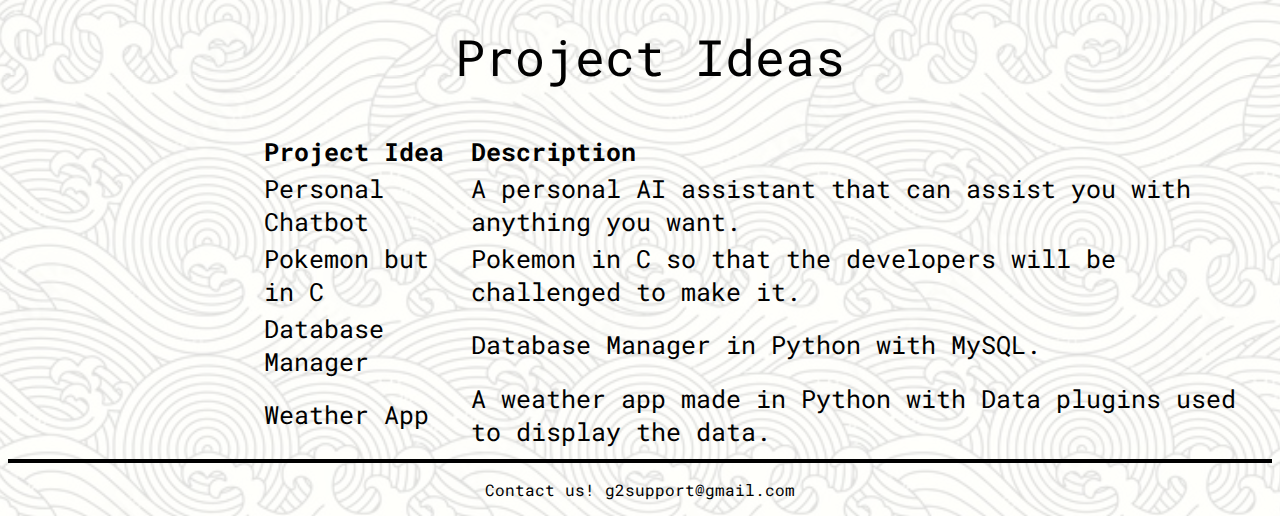
==== commit 44405c15: "button" ====
--- a/projectports2/index.html
+++ b/projectports2/index.html
@@ -18,12 +18,7 @@
         
        
 
-        <div class = "buttonRow" style = "">
-            <button onclick="myFunction()" id = "button">&nbsp;&nbsp;HELLO!&nbsp;&nbsp;</button>
-            <button onclick="myFunction()" id = "button">WHO WE ARE</button>
-            <button onclick="myFunction()" id = "button">TECHNOLOGY USED</button>
-            <button onclick="myFunction()" id = "button">HOBBIES</button>
-        </div>
+        
 
         <hr style = "margin-bottom: 20%; margin-left: 22%; margin-top:5%; width:58%">
         
